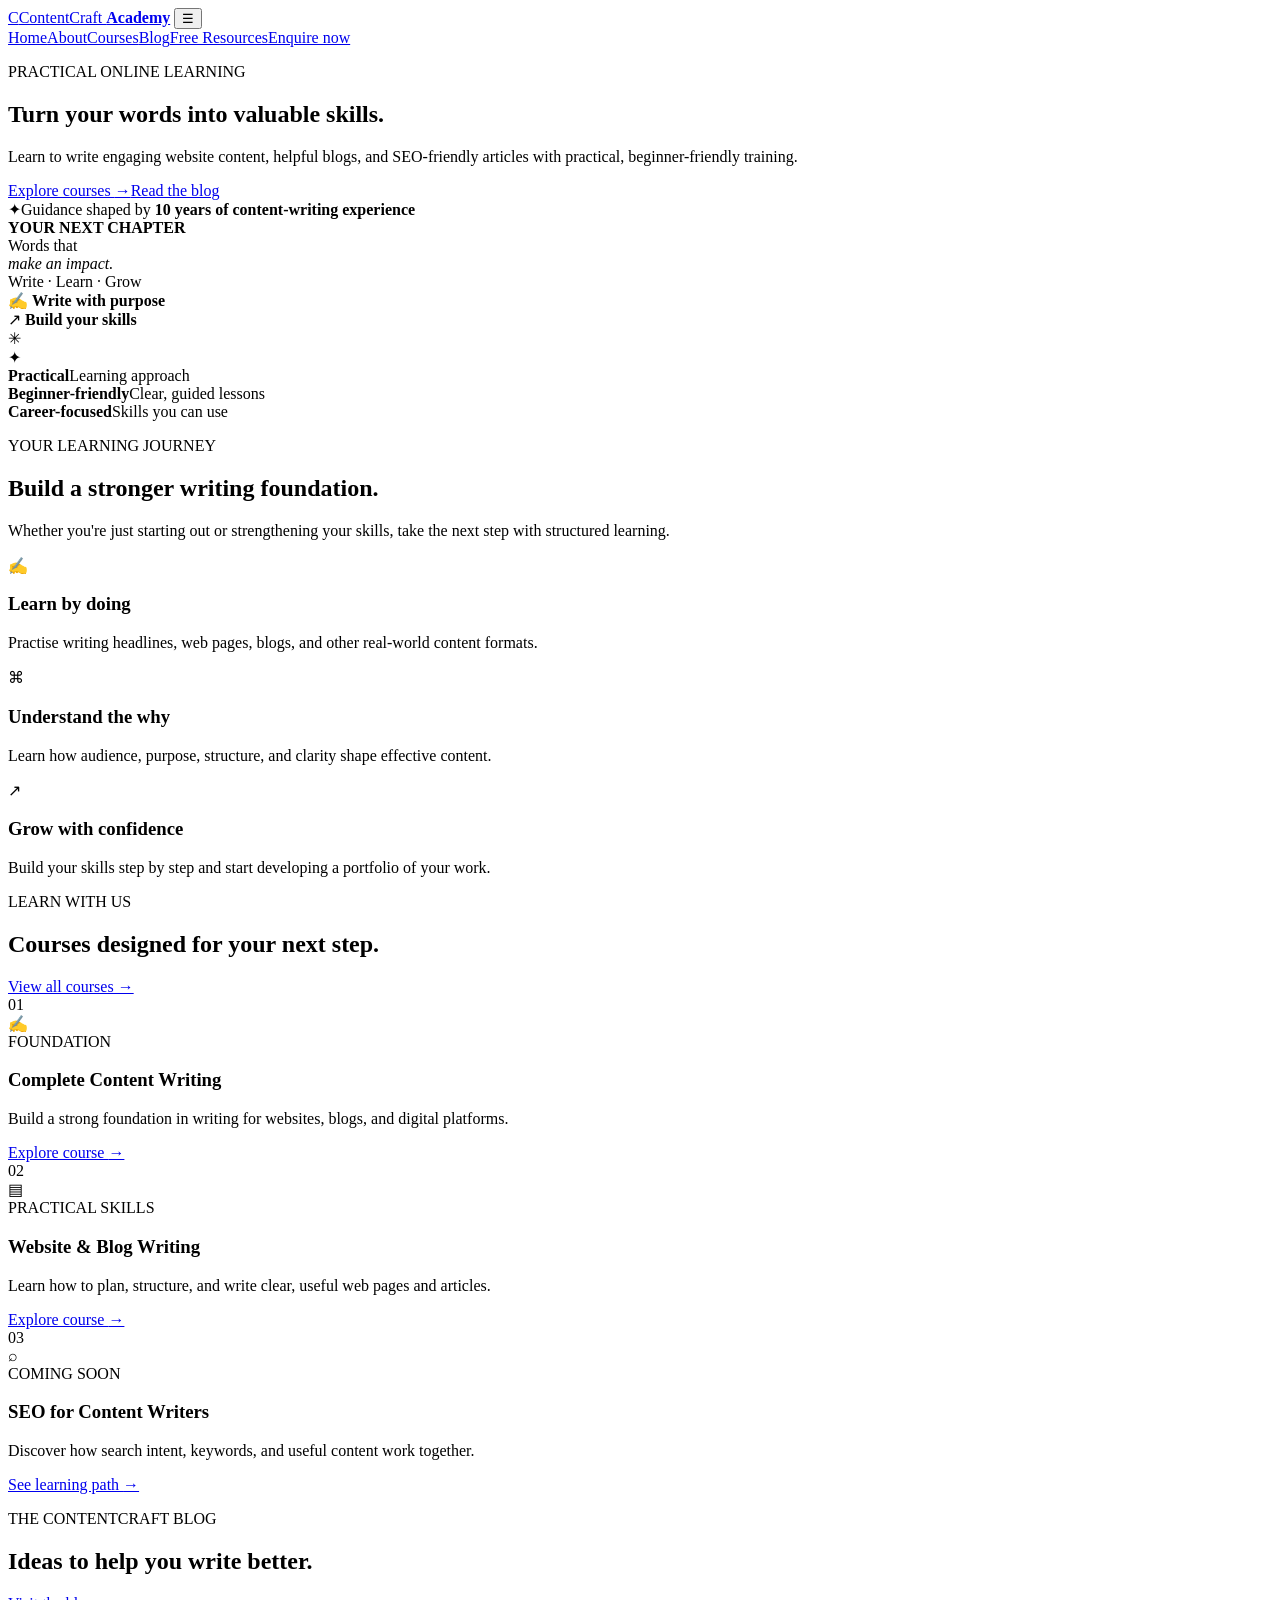
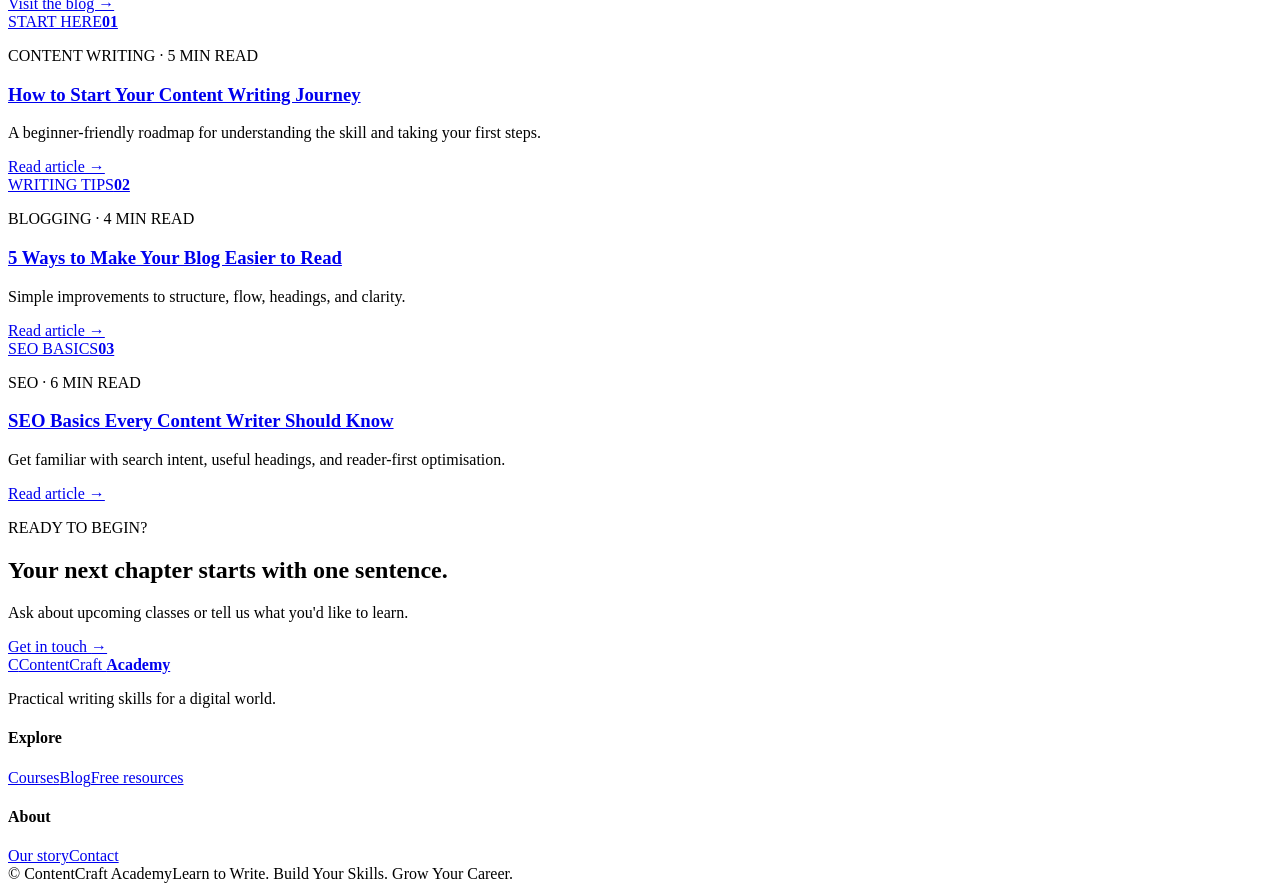
==== index.html @ 0bd51919 "Add files via upload" ====
<!doctype html>
<html lang="en">
<head>
  <meta charset="utf-8"><meta name="viewport" content="width=device-width, initial-scale=1">
  <title>ContentCraft Academy | Master the Art of Content Writing</title>
  <meta name="description" content="Learn professional content writing, blogging and SEO through practical, beginner-friendly online training.">
  <link rel="stylesheet" href="assets/style.css">
</head>
<body>
<header class="site-header"><div class="container nav-wrap">
  <a class="brand" href="index.html"><span class="brand-mark">C</span><span>ContentCraft <b>Academy</b></span></a>
  <button class="menu-toggle" aria-label="Open menu" aria-expanded="false">☰</button>
  <nav class="nav"><a class="active" href="index.html">Home</a><a href="about.html">About</a><a href="courses.html">Courses</a><a href="blog.html">Blog</a><a href="resources.html">Free Resources</a><a class="nav-cta" href="contact.html">Enquire now</a></nav>
</div></header>
<main>
<section class="hero"><div class="container hero-grid">
  <div class="hero-copy"><p class="eyebrow"><span class="dot"></span> PRACTICAL ONLINE LEARNING</p>
    <h1>Turn your words into <span>valuable skills.</span></h1>
    <p class="hero-lead">Learn to write engaging website content, helpful blogs, and SEO-friendly articles with practical, beginner-friendly training.</p>
    <div class="hero-actions"><a class="button button-primary" href="courses.html">Explore courses <span>→</span></a><a class="button button-light" href="blog.html">Read the blog</a></div>
    <div class="trust-line"><span class="trust-icon">✦</span><span>Guidance shaped by <b>10 years of content-writing experience</b></span></div>
  </div>
  <div class="hero-art" aria-label="Writing and learning illustration"><div class="art-orbit orbit-one"></div><div class="art-orbit orbit-two"></div><div class="paper-card"><div class="paper-top"><span></span><span></span><span></span><b>YOUR NEXT CHAPTER</b></div><div class="paper-title">Words that<br><em>make an impact.</em></div><div class="paper-line long"></div><div class="paper-line"></div><div class="paper-line short"></div><div class="paper-highlight">Write · Learn · Grow</div></div><div class="floating-note note-one">✍️ <b>Write with purpose</b></div><div class="floating-note note-two">↗ <b>Build your skills</b></div><div class="hero-spark spark-one">✳</div><div class="hero-spark spark-two">✦</div></div>
</div></section>
<section class="proof-strip"><div class="container proof-grid"><div><strong>Practical</strong><span>Learning approach</span></div><div><strong>Beginner-friendly</strong><span>Clear, guided lessons</span></div><div><strong>Career-focused</strong><span>Skills you can use</span></div></div></section>
<section class="section"><div class="container"><div class="section-heading"><div><p class="eyebrow">YOUR LEARNING JOURNEY</p><h2>Build a stronger writing foundation.</h2></div><p>Whether you're just starting out or strengthening your skills, take the next step with structured learning.</p></div>
<div class="feature-grid"><article class="feature-card"><div class="feature-icon mint">✍</div><h3>Learn by doing</h3><p>Practise writing headlines, web pages, blogs, and other real-world content formats.</p></article><article class="feature-card"><div class="feature-icon peach">⌘</div><h3>Understand the why</h3><p>Learn how audience, purpose, structure, and clarity shape effective content.</p></article><article class="feature-card"><div class="feature-icon lavender">↗</div><h3>Grow with confidence</h3><p>Build your skills step by step and start developing a portfolio of your work.</p></article></div>
</div></section>
<section class="section courses-preview"><div class="container"><div class="section-heading"><div><p class="eyebrow">LEARN WITH US</p><h2>Courses designed for your next step.</h2></div><a class="text-link" href="courses.html">View all courses →</a></div>
<div class="course-grid"><article class="course-card"><div class="course-art art-teal"><span>01</span><div>✍</div></div><div class="course-body"><span class="pill">FOUNDATION</span><h3>Complete Content Writing</h3><p>Build a strong foundation in writing for websites, blogs, and digital platforms.</p><a href="courses.html">Explore course <span>→</span></a></div></article><article class="course-card"><div class="course-art art-gold"><span>02</span><div>▤</div></div><div class="course-body"><span class="pill">PRACTICAL SKILLS</span><h3>Website & Blog Writing</h3><p>Learn how to plan, structure, and write clear, useful web pages and articles.</p><a href="courses.html">Explore course <span>→</span></a></div></article><article class="course-card"><div class="course-art art-purple"><span>03</span><div>⌕</div></div><div class="course-body"><span class="pill">COMING SOON</span><h3>SEO for Content Writers</h3><p>Discover how search intent, keywords, and useful content work together.</p><a href="courses.html">See learning path <span>→</span></a></div></article></div>
</div></section>
<section class="section blog-preview"><div class="container"><div class="section-heading"><div><p class="eyebrow">THE CONTENTCRAFT BLOG</p><h2>Ideas to help you write better.</h2></div><a class="text-link" href="blog.html">Visit the blog →</a></div><div class="blog-grid">
<article class="blog-card"><a class="blog-image image-one" href="blog/how-to-become-a-content-writer.html"><span>START HERE</span><b>01</b></a><div class="blog-info"><p class="meta">CONTENT WRITING · 5 MIN READ</p><h3><a href="blog/how-to-become-a-content-writer.html">How to Start Your Content Writing Journey</a></h3><p>A beginner-friendly roadmap for understanding the skill and taking your first steps.</p><a class="read-link" href="blog/how-to-become-a-content-writer.html">Read article →</a></div></article>
<article class="blog-card"><a class="blog-image image-two" href="blog/write-a-better-blog.html"><span>WRITING TIPS</span><b>02</b></a><div class="blog-info"><p class="meta">BLOGGING · 4 MIN READ</p><h3><a href="blog/write-a-better-blog.html">5 Ways to Make Your Blog Easier to Read</a></h3><p>Simple improvements to structure, flow, headings, and clarity.</p><a class="read-link" href="blog/write-a-better-blog.html">Read article →</a></div></article>
<article class="blog-card"><a class="blog-image image-three" href="blog/seo-basics-for-writers.html"><span>SEO BASICS</span><b>03</b></a><div class="blog-info"><p class="meta">SEO · 6 MIN READ</p><h3><a href="blog/seo-basics-for-writers.html">SEO Basics Every Content Writer Should Know</a></h3><p>Get familiar with search intent, useful headings, and reader-first optimisation.</p><a class="read-link" href="blog/seo-basics-for-writers.html">Read article →</a></div></article>
</div></div></section>
<section class="cta-band"><div class="container cta-inner"><div><p class="eyebrow">READY TO BEGIN?</p><h2>Your next chapter starts with one sentence.</h2><p>Ask about upcoming classes or tell us what you'd like to learn.</p></div><a class="button button-white" href="contact.html">Get in touch <span>→</span></a></div></section>
</main>
<footer class="footer"><div class="container footer-main"><div><a class="brand brand-footer" href="index.html"><span class="brand-mark">C</span><span>ContentCraft <b>Academy</b></span></a><p>Practical writing skills for a digital world.</p></div><div><h4>Explore</h4><a href="courses.html">Courses</a><a href="blog.html">Blog</a><a href="resources.html">Free resources</a></div><div><h4>About</h4><a href="about.html">Our story</a><a href="contact.html">Contact</a></div></div><div class="container footer-bottom"><span>© <span id="year"></span> ContentCraft Academy</span><span>Learn to Write. Build Your Skills. Grow Your Career.</span></div></footer>
<script src="assets/site.js"></script></body></html>
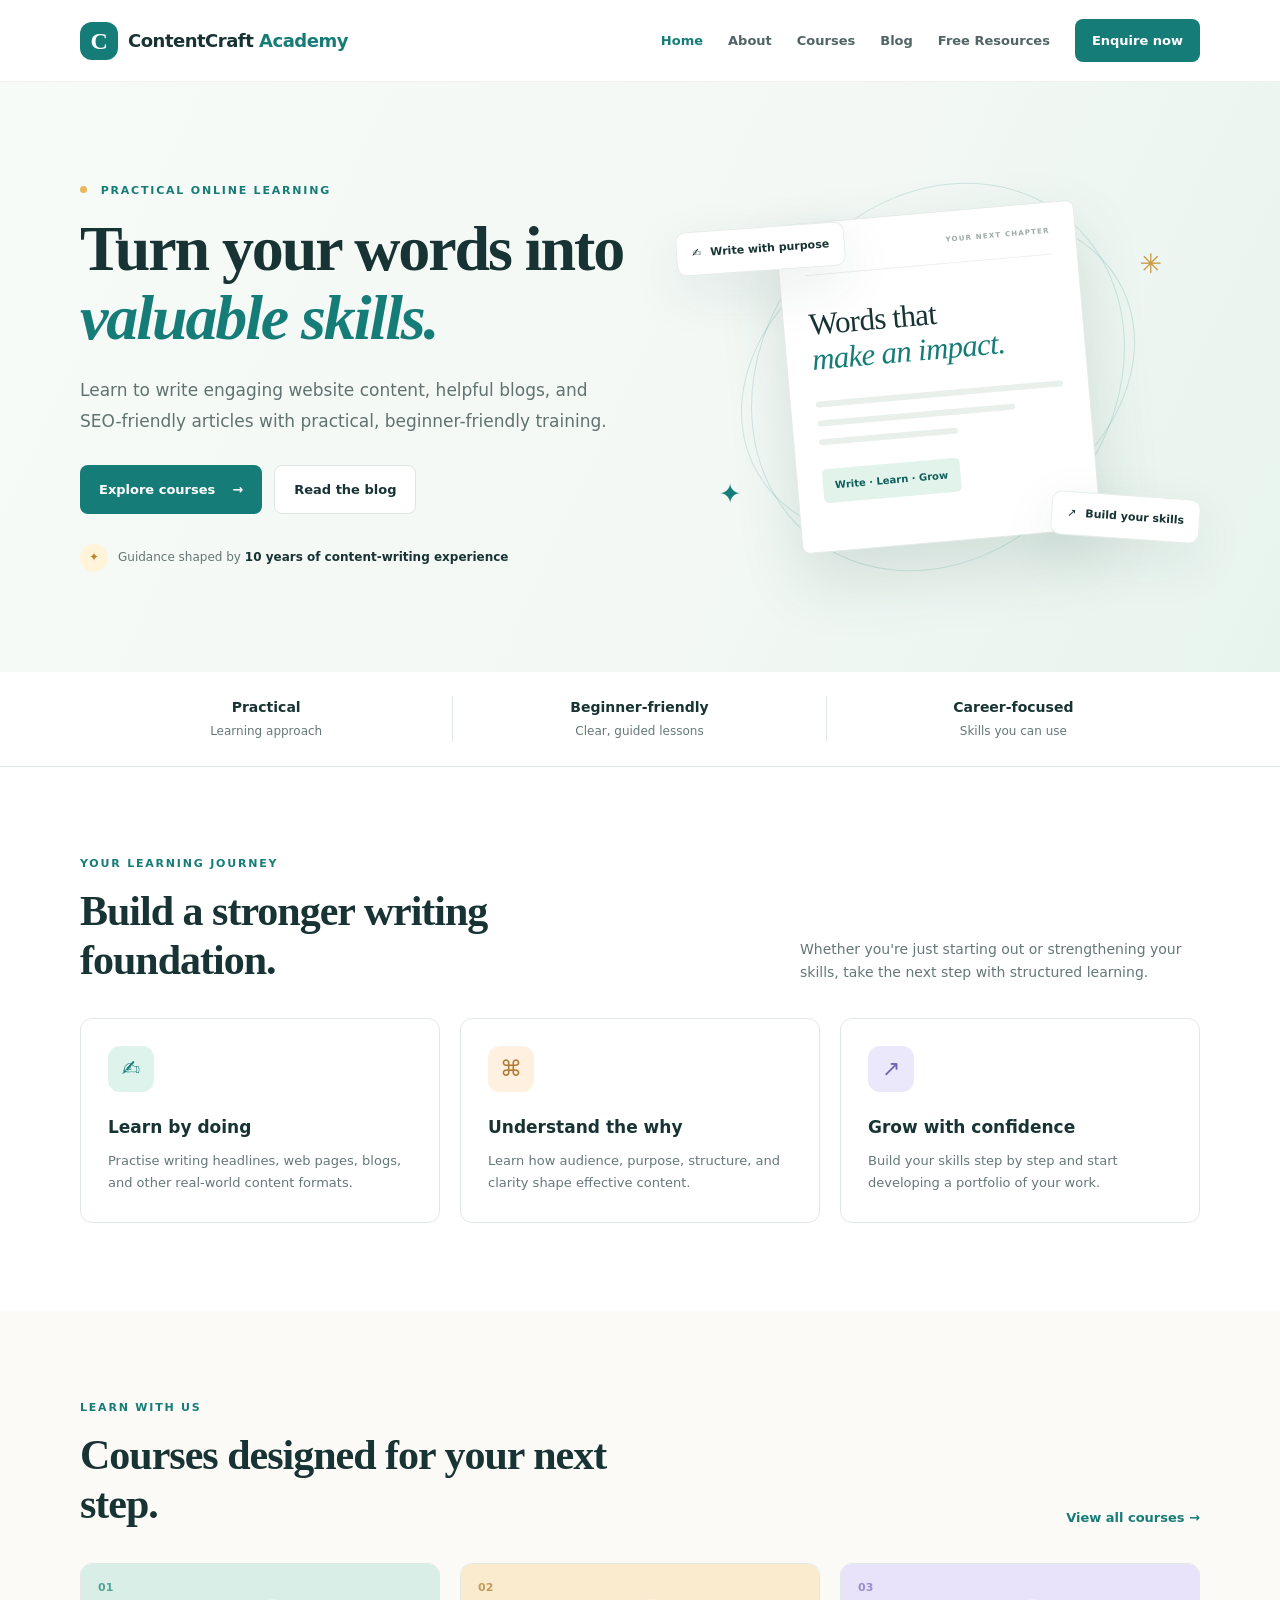
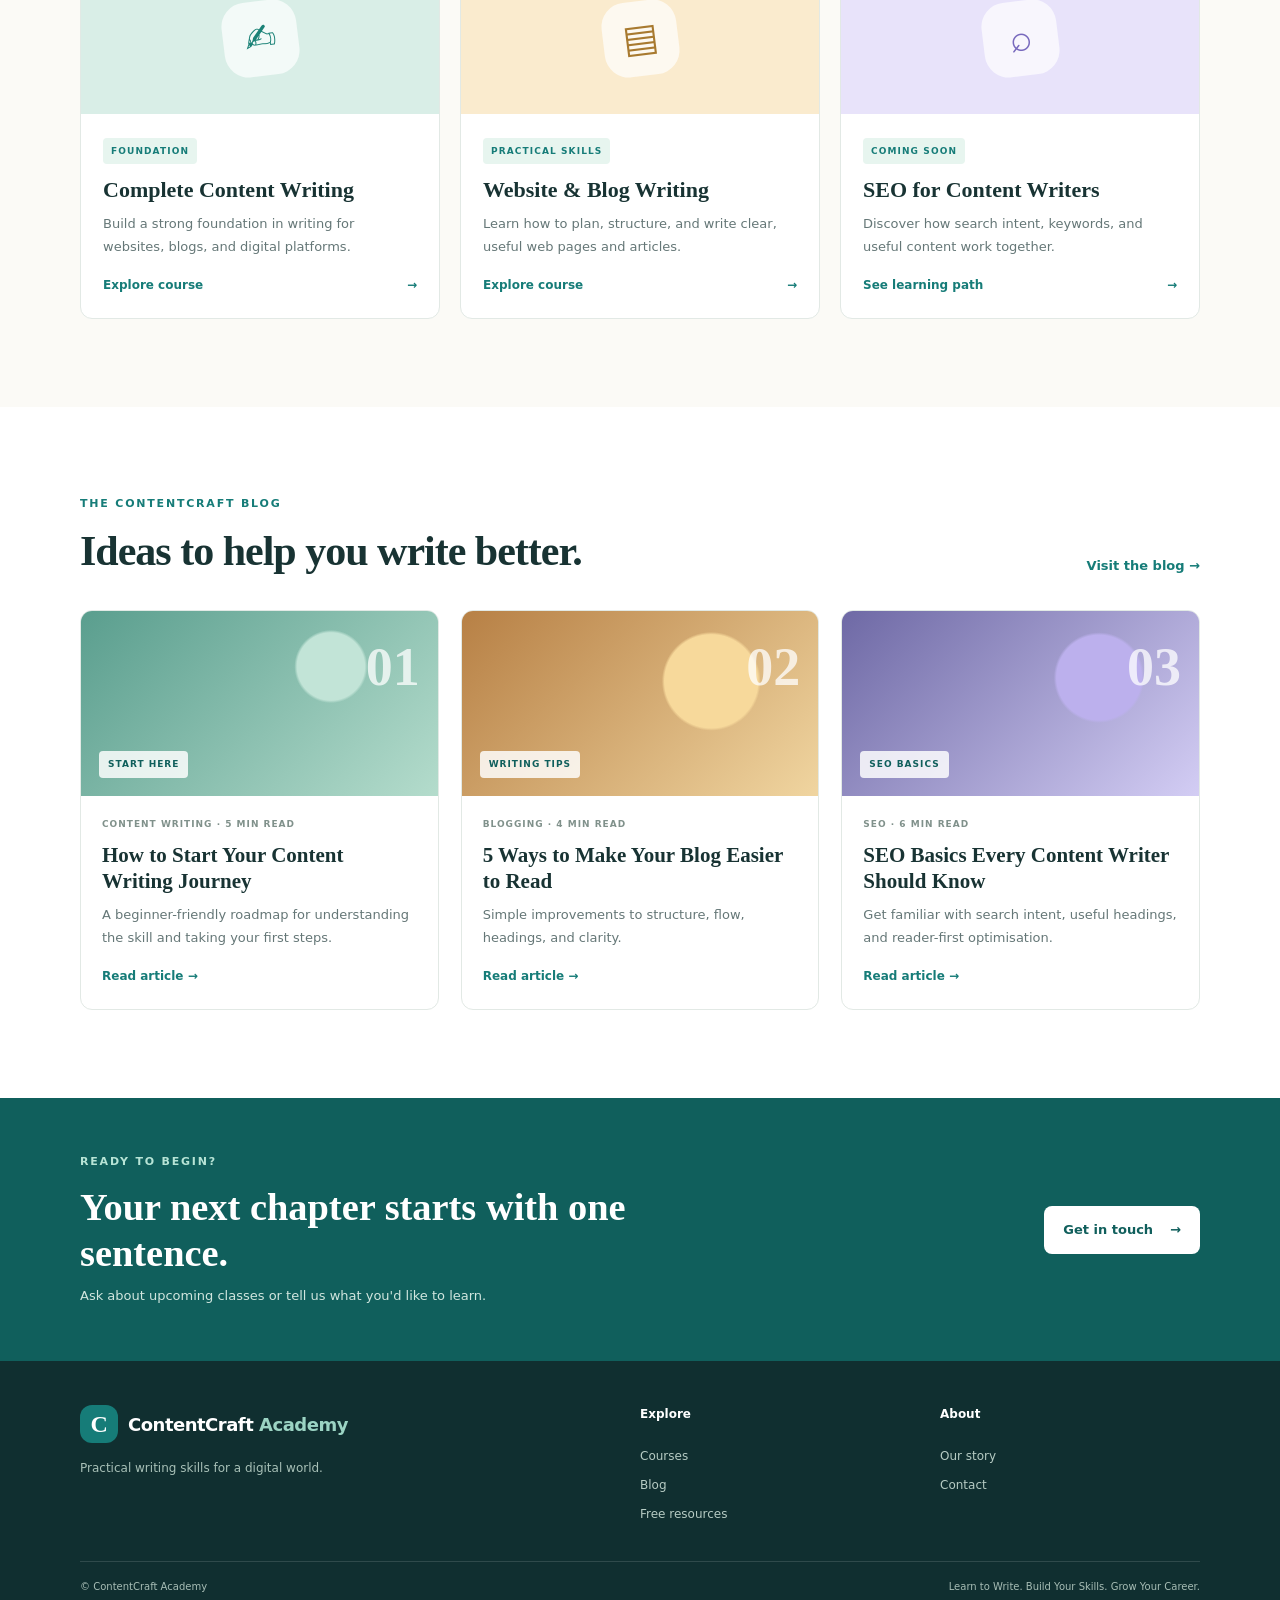
==== commit a4c0cb88: "Update index.html" ====
--- a/index.html
+++ b/index.html
@@ -4,7 +4,7 @@
   <meta charset="utf-8"><meta name="viewport" content="width=device-width, initial-scale=1">
   <title>ContentCraft Academy | Master the Art of Content Writing</title>
   <meta name="description" content="Learn professional content writing, blogging and SEO through practical, beginner-friendly online training.">
-  <link rel="stylesheet" href="assets/style.css">
+  <link rel="stylesheet" href="style.css">
 </head>
 <body>
 <header class="site-header"><div class="container nav-wrap">
@@ -37,4 +37,4 @@
 <section class="cta-band"><div class="container cta-inner"><div><p class="eyebrow">READY TO BEGIN?</p><h2>Your next chapter starts with one sentence.</h2><p>Ask about upcoming classes or tell us what you'd like to learn.</p></div><a class="button button-white" href="contact.html">Get in touch <span>→</span></a></div></section>
 </main>
 <footer class="footer"><div class="container footer-main"><div><a class="brand brand-footer" href="index.html"><span class="brand-mark">C</span><span>ContentCraft <b>Academy</b></span></a><p>Practical writing skills for a digital world.</p></div><div><h4>Explore</h4><a href="courses.html">Courses</a><a href="blog.html">Blog</a><a href="resources.html">Free resources</a></div><div><h4>About</h4><a href="about.html">Our story</a><a href="contact.html">Contact</a></div></div><div class="container footer-bottom"><span>© <span id="year"></span> ContentCraft Academy</span><span>Learn to Write. Build Your Skills. Grow Your Career.</span></div></footer>
-<script src="assets/site.js"></script></body></html>+<script src="assets/site.js"></script></body></html>
--- a/style.css
+++ b/style.css
@@ -0,0 +1,4 @@
+:root{--ink:#183333;--muted:#657777;--teal:#167c78;--teal-dark:#105f5c;--mint:#dff3ed;--cream:#fbfaf6;--line:#e2e9e5;--gold:#e8b65d;--purple:#e9e4fb;--shadow:0 18px 55px rgba(24,51,51,.09)}*{box-sizing:border-box}html{scroll-behavior:smooth}body{margin:0;font-family:Inter,ui-sans-serif,system-ui,-apple-system,BlinkMacSystemFont,"Segoe UI",sans-serif;color:var(--ink);background:#fff;line-height:1.65}a{color:inherit;text-decoration:none}.container{width:min(1120px,calc(100% - 40px));margin:auto}.narrow{max-width:800px}.site-header{height:82px;background:rgba(255,255,255,.95);border-bottom:1px solid #eef1ee;position:sticky;top:0;z-index:20;backdrop-filter:blur(12px)}.nav-wrap{height:100%;display:flex;align-items:center;justify-content:space-between;gap:24px}.brand{display:flex;align-items:center;gap:10px;font-size:18px;font-weight:650;letter-spacing:-.5px;white-space:nowrap}.brand b{font-weight:800;color:var(--teal)}.brand-mark{display:grid;place-items:center;width:38px;height:38px;border-radius:12px;background:var(--teal);color:white;font-family:Georgia,serif;font-size:24px;font-weight:bold}.nav{display:flex;align-items:center;gap:25px;font-size:13px;font-weight:650;color:#506564}.nav a{transition:color .2s}.nav a:hover,.nav a.active{color:var(--teal)}.nav .nav-cta{background:var(--teal);color:white;padding:11px 17px;border-radius:8px}.nav .nav-cta:hover{background:var(--teal-dark);color:white}.menu-toggle{display:none;border:0;background:none;font-size:25px;color:var(--ink)}.hero{background:linear-gradient(115deg,#f7fbf8 0%,#f3f8f5 58%,#e7f4ee 100%);overflow:hidden}.hero-grid{min-height:590px;display:grid;grid-template-columns:1.02fr .98fr;align-items:center;gap:50px;padding-top:52px;padding-bottom:52px}.eyebrow{font-size:11px;letter-spacing:1.8px;font-weight:800;color:var(--teal);margin:0 0 14px}.dot{display:inline-block;width:7px;height:7px;border-radius:50%;background:var(--gold);margin-right:8px;vertical-align:1px}.hero h1,.page-hero h1,.article-hero h1{font-family:Georgia,"Times New Roman",serif;font-size:clamp(43px,5vw,66px);line-height:1.08;letter-spacing:-2.1px;font-weight:600;margin:0 0 23px;max-width:620px}.hero h1 span{color:var(--teal);font-style:italic}.hero-lead{font-size:17px;color:#607270;max-width:540px;line-height:1.8;margin:0 0 28px}.hero-actions{display:flex;gap:12px;flex-wrap:wrap}.button{display:inline-flex;align-items:center;justify-content:center;gap:17px;border:0;border-radius:8px;padding:13px 19px;font-size:13px;font-weight:750;cursor:pointer;transition:transform .2s,background .2s}.button:hover{transform:translateY(-2px)}.button-primary{background:var(--teal);color:white}.button-primary:hover{background:var(--teal-dark)}.button-light{background:white;border:1px solid #dce7e1;color:var(--ink)}.trust-line{display:flex;gap:10px;align-items:center;margin-top:30px;color:#637573;font-size:12px}.trust-line b{color:var(--ink)}.trust-icon{display:grid;place-items:center;width:28px;height:28px;background:#fff4d9;color:#b7852d;border-radius:50%}.hero-art{height:430px;position:relative;display:grid;place-items:center}.art-orbit{position:absolute;border:1px solid rgba(22,124,120,.16);border-radius:50%;transform:rotate(-25deg)}.orbit-one{width:410px;height:310px}.orbit-two{width:350px;height:410px;transform:rotate(38deg)}.paper-card{position:relative;width:300px;height:330px;background:white;border:1px solid #e5ebe6;border-radius:8px;padding:23px 25px;box-shadow:0 28px 65px rgba(25,75,67,.14);transform:rotate(-5deg)}.paper-top{display:flex;align-items:center;gap:5px;border-bottom:1px solid #edf0ed;padding-bottom:16px}.paper-top>span{width:6px;height:6px;border-radius:50%;background:#b6d7cb}.paper-top b{font-size:7px;letter-spacing:1.2px;color:#9aaba5;margin-left:auto}.paper-title{font-family:Georgia,serif;font-size:31px;line-height:1.15;margin-top:31px;letter-spacing:-.7px}.paper-title em{color:var(--teal)}.paper-line{height:6px;width:80%;background:#e9efeb;border-radius:5px;margin-top:13px}.paper-line.long{width:100%;margin-top:24px}.paper-line.short{width:56%}.paper-highlight{display:inline-block;background:#e2f3ec;color:var(--teal-dark);font-size:10px;font-weight:800;padding:9px 12px;border-radius:5px;margin-top:24px}.floating-note{position:absolute;display:flex;align-items:center;gap:9px;padding:12px 15px;background:#fff;border:1px solid #e7eee9;border-radius:10px;box-shadow:var(--shadow);font-size:11px}.note-one{top:65px;left:0;transform:rotate(-4deg)}.note-two{bottom:53px;right:0;transform:rotate(4deg)}.hero-spark{position:absolute;color:#c89a43;font-size:27px}.spark-one{top:80px;right:38px}.spark-two{bottom:75px;left:43px;color:var(--teal)}.proof-strip{border-bottom:1px solid var(--line);background:#fff}.proof-grid{display:grid;grid-template-columns:repeat(3,1fr);padding:24px 0}.proof-grid>div{display:flex;flex-direction:column;align-items:center;border-right:1px solid var(--line);gap:3px}.proof-grid>div:last-child{border:0}.proof-grid strong{font-size:14px}.proof-grid span{font-size:12px;color:var(--muted)}.section{padding:88px 0}.section-heading{display:flex;align-items:end;justify-content:space-between;gap:35px;margin-bottom:34px}.section-heading h2,.about-grid h2,.contact-grid h2{font-family:Georgia,serif;font-size:clamp(30px,3.3vw,42px);line-height:1.16;letter-spacing:-1px;font-weight:600;margin:0;max-width:600px}.section-heading>p{max-width:400px;margin:0;color:var(--muted);font-size:14px}.feature-grid{display:grid;grid-template-columns:repeat(3,1fr);gap:20px}.feature-card{padding:27px;border:1px solid var(--line);border-radius:12px;background:white;transition:box-shadow .2s,transform .2s}.feature-card:hover,.course-card:hover,.resource-card:hover{transform:translateY(-3px);box-shadow:var(--shadow)}.feature-icon,.resource-icon{display:grid;place-items:center;width:46px;height:46px;border-radius:12px;font-size:22px;margin-bottom:21px}.mint{background:#def3eb;color:var(--teal)}.peach{background:#fff0df;color:#b57836}.lavender{background:#ece8fc;color:#7163b1}.feature-card h3{font-size:17px;margin:0 0 8px}.feature-card p,.course-body p,.blog-info>p:not(.meta),.resource-card p{font-size:13px;color:var(--muted);line-height:1.75;margin:0}.courses-preview,.soft-section{background:var(--cream)}.text-link{font-size:13px;font-weight:800;color:var(--teal)}.course-grid{display:grid;grid-template-columns:repeat(3,1fr);gap:20px}.course-card{background:white;border:1px solid var(--line);border-radius:12px;overflow:hidden;transition:.2s}.course-art{height:150px;display:flex;align-items:center;justify-content:center;position:relative;overflow:hidden}.course-art>span{position:absolute;top:15px;left:17px;font-size:11px;font-weight:800;opacity:.7}.course-art>div{width:75px;height:75px;display:grid;place-items:center;border-radius:24px;background:rgba(255,255,255,.7);font-size:38px;transform:rotate(-7deg)}.art-teal{background:#d9eee7;color:#1b8277}.art-gold{background:#faebce;color:#a87a2f}.art-purple{background:#e8e3fa;color:#7869bd}.course-body{padding:22px}.pill{display:inline-block;font-size:9px;letter-spacing:1.1px;font-weight:850;color:var(--teal);background:#e7f5ef;padding:6px 8px;border-radius:4px}.course-body h3{font-family:Georgia,serif;font-size:22px;line-height:1.2;margin:13px 0 9px}.course-body a{display:flex;justify-content:space-between;margin-top:18px;font-size:12px;font-weight:800;color:var(--teal)}.blog-grid{display:grid;grid-template-columns:repeat(3,1fr);gap:22px}.blog-card{border:1px solid var(--line);border-radius:12px;overflow:hidden;background:white}.blog-image{height:185px;display:flex;position:relative;align-items:flex-end;padding:18px;overflow:hidden}.blog-image span{position:relative;z-index:2;background:rgba(255,255,255,.83);padding:6px 9px;border-radius:4px;font-size:9px;letter-spacing:1px;font-weight:850;color:var(--teal-dark)}.blog-image b{position:absolute;right:18px;top:12px;font-family:Georgia,serif;font-size:54px;color:rgba(255,255,255,.75)}.image-one{background:radial-gradient(circle at 70% 30%,#c2e4d7 0 12%,transparent 13%),linear-gradient(135deg,#5a9e8e,#b4dccc)}.image-two{background:radial-gradient(circle at 70% 38%,#f7d99b 0 17%,transparent 18%),linear-gradient(135deg,#b78045,#f0d5a0)}.image-three{background:radial-gradient(circle at 72% 36%,#bcb0ed 0 15%,transparent 16%),linear-gradient(135deg,#6e69a5,#d3cdf4)}.blog-info{padding:21px}.meta{font-size:9px;letter-spacing:1px;color:#80918b;font-weight:800;margin:0 0 10px}.blog-info h3{font-family:Georgia,serif;font-size:21px;line-height:1.25;margin:0 0 10px}.blog-info h3 a:hover{color:var(--teal)}.read-link{display:inline-block;margin-top:17px;color:var(--teal);font-size:12px;font-weight:800}.cta-band{background:var(--teal-dark);color:white;padding:55px 0}.cta-inner{display:flex;align-items:center;justify-content:space-between;gap:35px}.cta-band .eyebrow{color:#b7e4d6}.cta-band h2{font-family:Georgia,serif;font-size:clamp(30px,3vw,40px);line-height:1.18;margin:0 0 9px;max-width:600px}.cta-band p:not(.eyebrow){color:#d1e6df;font-size:13px;margin:0}.button-white{background:white;color:var(--teal-dark);white-space:nowrap}.footer{background:#102f30;color:#d9e7e1;padding:44px 0 0}.footer-main{display:grid;grid-template-columns:2fr 1fr 1fr;gap:40px;padding-bottom:36px}.brand-footer{color:white}.brand-footer b{color:#9bd4c3}.footer-main p{color:#a8c0b7;font-size:12px;margin-top:16px}.footer-main h4{color:#fff;font-size:12px;margin:0 0 13px}.footer-main>div:not(:first-child){display:flex;flex-direction:column;align-items:flex-start;gap:9px}.footer-main>div>a:not(.brand){font-size:12px;color:#b6cbc3}.footer-main a:hover{color:white}.footer-bottom{display:flex;justify-content:space-between;gap:20px;border-top:1px solid rgba(255,255,255,.13);padding:17px 0;color:#a7bdb5;font-size:10px}.page-hero{padding:84px 0 78px;background:linear-gradient(115deg,#f6faf7,#eaf5ef)}.page-hero h1{font-size:clamp(39px,5vw,58px);max-width:750px;margin-bottom:17px}.page-hero .narrow>p:not(.eyebrow){color:var(--muted);font-size:16px;max-width:650px}.about-grid{display:grid;grid-template-columns:.85fr 1.15fr;gap:70px;align-items:center}.about-grid>div>p:not(.eyebrow){color:var(--muted);font-size:14px}.about-illustration{height:390px;border-radius:18px;background:#e4f3eb;display:grid;place-items:center;position:relative;overflow:hidden}.big-letter{font-family:Georgia,serif;font-size:260px;font-weight:bold;color:#1d8278;line-height:1;opacity:.9}.about-sticker{position:absolute;bottom:30px;right:20px;background:white;padding:16px 20px;border-radius:8px;box-shadow:var(--shadow);font-size:13px;transform:rotate(4deg)}.about-sticker b{color:var(--teal)}.note-box{border-left:3px solid var(--teal);background:#f0f8f4;padding:17px 20px;margin-top:25px;border-radius:0 8px 8px 0}.note-box p{font-size:13px;color:var(--muted);margin:5px 0 0}.course-list{border-top:1px solid var(--line)}.course-row{display:grid;grid-template-columns:55px 1fr 200px;gap:24px;padding:32px 0;border-bottom:1px solid var(--line);align-items:start}.course-number{font-family:Georgia,serif;font-size:28px;color:#8cbdb0}.course-row h2{font-family:Georgia,serif;font-size:27px;line-height:1.2;margin:13px 0 9px}.course-row p{font-size:13px;color:var(--muted);max-width:640px}.course-aside{display:flex;flex-direction:column;align-items:flex-start;gap:15px;padding-top:5px}.course-symbol{display:grid;place-items:center;width:60px;height:60px;border-radius:16px;background:#e1f3ec;color:var(--teal);font-size:30px}.gold-symbol{background:#faebce;color:#a87a2f}.purple-symbol{background:#e9e4fb;color:#7869bd}.check-list{list-style:none;padding:0;margin:17px 0 0;font-size:12px;color:#526966}.check-list li{margin:8px 0}.check-list li:before{content:"✓";color:var(--teal);font-weight:bold;margin-right:9px}.small-note{font-size:11px;color:var(--muted);margin-top:20px}.category-pills{display:flex;flex-wrap:wrap;gap:9px;margin-bottom:30px}.category-pills span{font-size:11px;font-weight:700;padding:8px 12px;border:1px solid var(--line);border-radius:30px;color:#536b66}.category-pills span:first-child{background:var(--teal);color:white;border-color:var(--teal)}.blog-grid-page{row-gap:28px}.blog-note{margin-top:35px}.resource-grid{display:grid;grid-template-columns:repeat(3,1fr);gap:20px;margin-bottom:25px}.resource-card{border:1px solid var(--line);border-radius:12px;padding:27px;transition:.2s}.resource-icon{font-size:22px}.resource-card h2{font-family:Georgia,serif;font-size:23px;line-height:1.2;margin:8px 0 10px}.resource-card .text-link{display:inline-block;margin-top:20px}.contact-grid{display:grid;grid-template-columns:1fr .9fr;gap:70px;align-items:start}.contact-grid h2{margin-bottom:16px}.contact-grid>div>p:not(.eyebrow){font-size:14px;color:var(--muted)}.contact-tip{display:flex;gap:13px;margin-top:25px}.contact-tip>span{display:grid;place-items:center;flex:0 0 37px;height:37px;border-radius:10px;background:#e2f3ec;color:var(--teal)}.contact-tip b{font-size:13px}.contact-tip p{font-size:12px;color:var(--muted);margin:4px 0}.contact-form{border:1px solid var(--line);padding:28px;border-radius:12px;box-shadow:0 12px 35px rgba(24,51,51,.05)}.contact-form label{display:block;font-size:12px;font-weight:750;margin:0 0 7px}.contact-form input,.contact-form select,.contact-form textarea{display:block;width:100%;font:inherit;font-size:13px;border:1px solid #dce6e0;border-radius:7px;padding:12px;margin-bottom:17px;background:#fff;color:var(--ink)}.contact-form input:focus,.contact-form select:focus,.contact-form textarea:focus{outline:2px solid #b9e2d5;border-color:var(--teal)}.full-width{width:100%}.form-small{font-size:10px;color:#87958f;margin:12px 0 0}.article-hero{padding:65px 0 50px;background:#f5faf6}.back-link{display:inline-block;color:var(--teal);font-size:12px;font-weight:750;margin-bottom:30px}.article-hero h1{font-size:clamp(36px,5vw,55px);max-width:780px}.article-deck{font-size:17px;color:var(--muted);max-width:700px}.article-body{max-width:760px;margin:0 auto;padding:55px 25px 90px;font-size:16px;line-height:1.9;color:#455b56}.article-body h2{font-family:Georgia,serif;color:var(--ink);font-size:28px;line-height:1.25;margin:36px 0 10px}.article-body .note-box{font-size:14px}.article-body .button{margin-top:25px}.article-body em{font-size:13px;color:#758780}.article-body+.footer{margin-top:0}
+@media(max-width:900px){.nav{gap:14px}.nav a{font-size:12px}.hero-grid{gap:20px}.hero-art{transform:scale(.9)}.about-grid,.contact-grid{gap:35px}.course-row{grid-template-columns:40px 1fr 160px}.course-aside .button{font-size:11px;padding:11px}.section{padding:70px 0}}
+@media(max-width:720px){.container{width:min(100% - 32px,560px)}.site-header{height:70px}.brand{font-size:16px}.brand-mark{width:34px;height:34px}.menu-toggle{display:block}.nav{display:none;position:absolute;top:69px;left:0;right:0;background:white;border-bottom:1px solid var(--line);padding:15px 22px 22px;box-shadow:0 15px 20px rgba(20,50,45,.08);align-items:stretch;gap:0;flex-direction:column}.nav.nav-open{display:flex}.nav a{padding:12px 5px;font-size:14px}.nav .nav-cta{margin-top:8px;text-align:center}.hero-grid{grid-template-columns:1fr;padding-top:62px;padding-bottom:30px;gap:0}.hero h1{font-size:48px}.hero-lead{font-size:15px}.hero-art{height:350px;transform:scale(.85);transform-origin:top center;margin-bottom:-40px}.proof-grid{grid-template-columns:1fr;gap:15px;padding:22px 0}.proof-grid>div{border-right:0;border-bottom:1px solid var(--line);padding-bottom:13px}.proof-grid>div:last-child{border:0;padding-bottom:0}.section{padding:58px 0}.section-heading{display:block}.section-heading>p{margin-top:15px}.section-heading h2,.about-grid h2,.contact-grid h2{font-size:33px}.feature-grid,.course-grid,.blog-grid,.resource-grid{grid-template-columns:1fr}.feature-card{padding:23px}.course-art{height:145px}.blog-image{height:200px}.cta-inner{display:block}.cta-inner .button{margin-top:24px}.footer-main{grid-template-columns:1fr 1fr;gap:25px}.footer-main>div:first-child{grid-column:1/-1}.footer-bottom{flex-direction:column;gap:5px}.page-hero{padding:62px 0 55px}.page-hero h1{font-size:42px}.about-grid{grid-template-columns:1fr;gap:35px}.about-illustration{height:290px}.big-letter{font-size:200px}.course-row{grid-template-columns:35px 1fr;gap:14px}.course-aside{grid-column:2;flex-direction:row;align-items:center;flex-wrap:wrap}.course-row h2{font-size:24px}.contact-grid{grid-template-columns:1fr;gap:35px}.contact-form{padding:22px}.article-hero{padding:45px 0 35px}.article-hero h1{font-size:39px}.article-body{padding:40px 22px 65px;font-size:15px}.article-body h2{font-size:25px}}
+@media(prefers-reduced-motion:reduce){html{scroll-behavior:auto}*,*:before,*:after{transition:none!important}}
